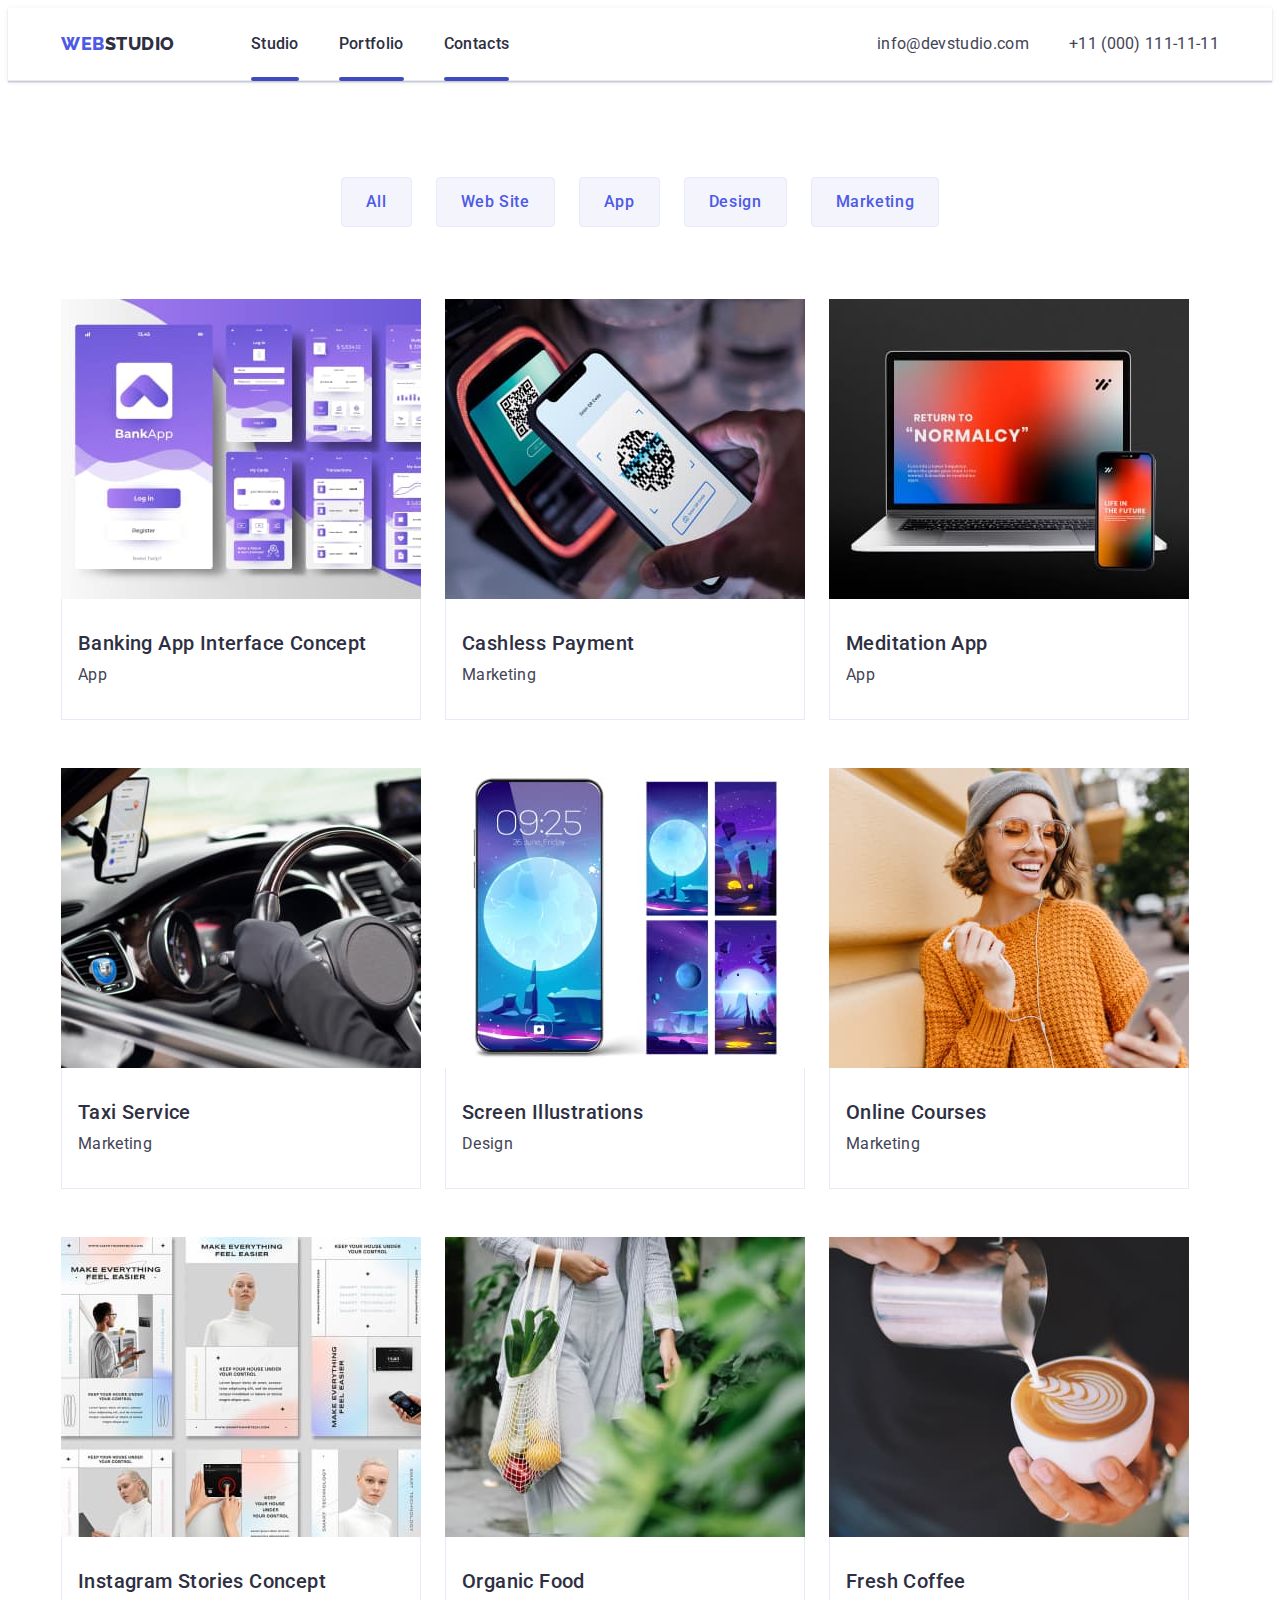
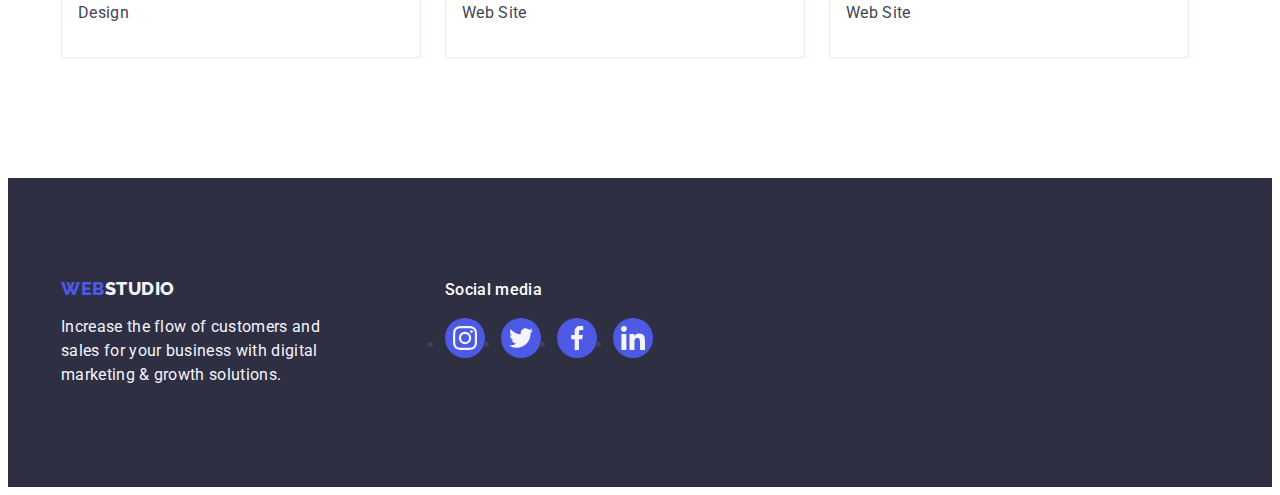
==== portfolio.html @ b7a3a753 "Initial commit" ====
<!DOCTYPE html>
<html lang="en">
<head>
    <meta charset="UTF-8">
    <meta name="viewport" content="width=device-width, initial-scale=1.0">
<link rel="stylesheet" href="https://cdnjs.cloudflare.com/ajax/libs/modern-normalize/2.0.0/modern-normalize.min.css" integrity="sha512-4xo8blKMVCiXpTaLzQSLSw3KFOVPWhm/TRtuPVc4WG6kUgjH6J03IBuG7JZPkcWMxJ5huwaBpOpnwYElP/m6wg==" crossorigin="anonymous" referrerpolicy="no-referrer" />
    <link rel="stylesheet" href="./css/styles.css">
    <link rel="preconnect" href="https://fonts.googleapis.com">
   <link rel="preconnect" href="https://fonts.gstatic.com" crossorigin>
   <link href="https://fonts.googleapis.com/css2?family=Raleway:wght@800&family=Roboto:wght@400;500;700&display=swap" rel="stylesheet">
    <title>Portfolio</title>
  
</head>
<body>
    <header class="header">
      <div class="container-nav-portfolio container">
      <nav class="header-navigation">
        <a href="./portfolio.html" class="header-logo link">Web<span class="header-logo-studio">Studio</span></a>
        <ul class="header-menu-list list">
          <li class="header-menu-item"><a href="./index.html" class="header-menu-link link">Studio</a></li>
          <li class="header-menu-item"><a  href="./portfolio.html" class="header-menu-link link">Portfolio</a></li>
          <li class="header-menu-item"><a  href="" class="header-menu-link link">Contacts</a></li>
        </ul>
      </nav>       
      <address class="header-address">
        <ul class="header-address-list list">
          <li class="header-address-item">
            <a href="mailto:info@devstudio.com" class="header-address-link link">info@devstudio.com</a>
          </li >
          <li class="header-address-item">
            <a href="tel:+110001111111" class="header-address-link link"> +11 (000) 111-11-11</a></li>
        </ul>
      </address> 
      </div>  
    </header>
    <main class="main">
       
        <!-- section 1 -->
        <section class="hero">
          <div class="container">
           <h1  class="visually-hidden">buttons</h1>
        <ul class="section-button-list list">
            <li class="button-item"><button class="button-all" type="button">All</button></li>
            <li class="button-item"><button class="button-all" type="button">Web Site</button></li>
            <li class="button-item"><button class="button-all" type="button">App</button></li>
            <li class="button-item"><button class="button-all" type="button">Design</button></li>
            <li class="button-item"><button class="button-all" type="button">Marketing</button></li>
        </ul>        
    
        
        <!-- Section 2 -->
    
            <ul class="main-section-list list">
                <li class="main-section-item">
                    <a class="main-section-link link" href="">
                   <div class="main-section-image"><img src="./images/stepbystep.jpg" alt="screens" width="360" height="300"> 
    <p class="main-section-paragraf">14 Stylish and User-Friendly App Design Concepts · Task Manager App · Calorie Tracker App · Exotic Fruit Ecommerce App · Cloud Storage App</p></div>
                <div class="container-hp"><h2 class="section-picture-title">Banking App Interface Concept</h2>
            <p class="section-picture-text">App</p></div></a>
                </li>

                <li class="main-section-item">
                  <a class="main-section-link link" href="">
                    <div class="main-section-image"><img src="./images/twosmartphons.jpg" alt="smartphons" width="360" height="300">
      <p class="main-section-paragraf">14 Stylish and User-Friendly App Design Concepts · Task Manager App · Calorie Tracker App · Exotic Fruit Ecommerce App · Cloud Storage App</p></div>

               <div class="container-hp"><h2 class="section-picture-title">Cashless Payment</h2>
            <p class="section-picture-text">Marketing</p></div></a></li>

                <li class="main-section-item">
                  <a class="main-section-link link" href="">
                    <div class="main-section-image"><img src="./images/laptop.jpg" alt="laptop" width="360" height="300">
     <p class="main-section-paragraf">14 Stylish and User-Friendly App Design Concepts · Task Manager App · Calorie Tracker App · Exotic Fruit Ecommerce App · Cloud Storage App</p></div>
                 
                    <div class="container-hp"><h2 class="section-picture-title">Meditation App</h2>
                    <p class="section-picture-text">App</p></div></a></li>

                <li class="main-section-item">
                  <a class="main-section-link link" href="">
                    <div class="main-section-image"><img src="./images/carinside.jpg" alt="carinside" width="360" height="300">
<p class="main-section-paragraf">14 Stylish and User-Friendly App Design Concepts · Task Manager App · Calorie Tracker App · Exotic Fruit Ecommerce App · Cloud Storage App</p></div>

                <div class="container-hp"><h2 class="section-picture-title">Taxi Service</h2>
                <p class="section-picture-text">Marketing</p></div></a></li>

                <li class="main-section-item">
                  <a class="main-section-link link" href="">
                    <div class="main-section-image"><img src="./images/smartphonscreen.jpg" alt="smartphonscreen" width="360" height="300">
    <p class="main-section-paragraf">14 Stylish and User-Friendly App Design Concepts · Task Manager App · Calorie Tracker App · Exotic Fruit Ecommerce App · Cloud Storage App</p></div>

                    <div class="container-hp"><h2 class="section-picture-title">Screen Illustrations</h2>
                    <p class="section-picture-text">Design</p></div></a></li>

                <li class="main-section-item">
                  <a class="main-section-link link" href="">
                    <div class="main-section-image"><img src="./images/girl.jpg" alt="girl" width="360" height="300">
    <p class="main-section-paragraf">14 Stylish and User-Friendly App Design Concepts · Task Manager App · Calorie Tracker App · Exotic Fruit Ecommerce App · Cloud Storage App</p></div>

                    <div class="container-hp"><h2 class="section-picture-title">Online Courses</h2>
                    <p class="section-picture-text">Marketing</p></div></a></li>

                <li class="main-section-item">
                  <a class="main-section-link link" href="">
                    <div class="main-section-image"><img src="./images/instagram.jpg" alt="screens" width="360" height="300">
  <p class="main-section-paragraf">14 Stylish and User-Friendly App Design Concepts · Task Manager App · Calorie Tracker App · Exotic Fruit Ecommerce App · Cloud Storage App</p></div>

                    <div class="container-hp"><h2 class="section-picture-title">Instagram Stories Concept</h2>
                    <p class="section-picture-text">Design</p></div></a></li>
 
                <li class="main-section-item">
                  <a class="main-section-link link" href="">
                    <div class="main-section-image"><img src="./images/food.jpg" alt="food" width="360" height="300">
     <p class="main-section-paragraf">14 Stylish and User-Friendly App Design Concepts · Task Manager App · Calorie Tracker App · Exotic Fruit Ecommerce App · Cloud Storage App</p></div>

                    <div class="container-hp"><h2 class="section-picture-title">Organic Food</h2>
                    <p class="section-picture-text">Web Site</p></div></a></li>

                <li class="main-section-item">
                  <a class="main-section-link link" href="">
                    <div class="main-section-image"><img src="./images/coffee.jpg" alt="coffee" width="360" height="300">
      <p class="main-section-paragraf">14 Stylish and User-Friendly App Design Concepts · Task Manager App · Calorie Tracker App · Exotic Fruit Ecommerce App · Cloud Storage App</p></div>

                    <div class="container-hp"><h2 class="section-picture-title">Fresh Coffee</h2>
                    <p class="section-picture-text">Web Site</p></div></a></li>
            </ul>
          </div>
      
        </section>
        
    </main>
   
 <footer class="footer">
    <div class="container footer-container">
      <div class="footer-container-webstudio">
      <a class="footer-link link" href="./index.html">Web<span class="footer-link-studio">Studio</span></a>
      <p class="footer-text">
        Increase the flow of customers and sales for your business with digital
        marketing & growth solutions.
      </p>
      </div>
      <div class="footer-social">
        <p class="footer-social-text">Social media</p>
        <ul class="footer-social-list">
          <li class="footer-social-item">
            <a href="" class="footer-icons">
              <svg class="footer-social-icons" width="24" height="24">
                <use href="./images/icons.svg#icon-instagram-2">
                </use>
              </svg>
            </a>
          </li>
          <li class="footer-social-item">
            <a href="" class="footer-icons">
              <svg class="footer-social-icons" width="24" height="24">
                <use href="./images/icons.svg#icon-twitter-1">
                </use>
              </svg>
            </a>
          </li>
          <li class="footer-social-item">
            <a href="" class="footer-icons">
              <svg class="footer-social-icons" width="24" height="24">
                <use href="./images/icons.svg#icon-facebook-1">
                </use>
              </svg>
            </a>
          </li>
          <li class="footer-social-item">
         <a href="" class="footer-icons">
              <svg class="footer-social-icons" width="24" height="24">
                <use href="./images/icons.svg#icon-linkedin-1">
                </use>
              </svg>
            </a>    
          </li>
        </ul>
      </div>
    
      </div>
    </footer>
 <div class="modal is-hidden" data-modal="">
<div class="modal-window">
  <button class="modal-button" type="button" data-modal-close="">

  <svg class="modal-svg" width="8" height="8">
    <use href="">

    </use>

  </svg>

  </button>

</div>
    </div>
 <script src="./js/modal.js"></script>
</body>
</html>
---- css/styles.css ----
:root{--primary-font: 'Roboto', sans-serif; --logo-font: 'Raleway', sans-serif;

    --color-slate: #434455;
    --color-navyblue:#2E2F42;
    --color-white: #FFFFFF;
    --color-iris: #4D5AE5;
    --color-cloud: #F4F4FD;
    --color-ocean: #404BBF;
    --color-green:#31d0aa;
    --color-ligth-slate:#8e8f99;
    --color-cornflower:#e7e9fc;
    --color-navy-blue-modal:#2e2f42;
    --color-grey:#2e2f42;
    --color-dairy:#fcfcfc;

}

.container { 
width: 1158px;
margin:0 auto;
padding-left:15px; 
padding-right:15px; 
  
}
 


.visually-hidden {
position: absolute;
width: 1px;
height: 1px;
margin: -1px;
border: 0;
padding: 0;
white-space: nowrap;
clip-path: inset(100%);
clip: rect(0 0 0 0);
overflow: hidden;
}



body {
    font-family:
        'Roboto', sans-serif;
    color:var(--color-slate);
    background-color: var(--color-white);
}

img {display:block;}

.list {
list-style: none;
}
.link {
 text-decoration: none;}
 p,
 h1,
 h2,
 h3,
 h4,
 h5,
 h6 {
    margin-top: 0;
    margin-bottom: 0;
 }

 ul, li {margin-top: 0;
    margin-bottom: 0;
    padding-left: 0;
}
/* ----------------HEADER-------------------------- */

.header{border-bottom: 1px solid var(--color-cornflower);
 box-shadow: 0px 2px 1px rgba(46, 47, 66, 0.08), 0px 1px 1px rgba(46, 47, 66, 0.16), 0px 1px 6px rgba(46, 47, 66, 0.08); }

.header-logo{color:var(--color-iris);
    font-family: "Raleway", sans-serif;
    font-size: 18px;
    font-weight: 800;
    line-height: 1.17;
    letter-spacing: 0.03em;
    text-transform: uppercase;
    margin-right:76px;
    }

.header-logo-studio{color:var(--color-grey);
}
.header-menu-link {color:var(--color-grey);
    font-size: 16px;
    font-weight: 500;
    line-height: 1.5;
    letter-spacing: 0.02em;
    padding: 24px 0;
    display:block;
     position: relative;
    color: var(--color-navyblue );
    transition: color 250ms cubic-bezier(0.4, 0, 0.2, 1);}

.header-menu-link::after{

    content: "";
    position: absolute; 
    left: 0;
     bottom: -1px; 
      height: 4px; 
      background-color: var(--color-ocean); 
      border-radius: 2px; 
      width: 100%;
}

    address{
        margin-left: auto;
        font-style:normal;}

.header-menu-link:hover{color: var(--color-ocean);}
.header-menu-link:focus{color: var(--color-ocean);}


.header-address-link:hover{color: var(--color-ocean);}
.header-address-link:focus{color:var(--color-ocean);} 

.header-navigation
{display:flex;
align-items:center; 
}
.header-menu-list .list{

}

.header-menu-item
{
}

.header-address-list
{display:flex;
gap: 40px;}

.header-html {
display:flex;
align-items: center;
}
   
    
.header-menu-list{
    display:flex;
    gap: 40px;
}

.header-address-link{
    transition: color 250ms cubic-bezier(0.4, 0, 0.2, 1); }

    /* --------------hero-BUTTONS------------------------ */



.section-one {
    background-color:var(--color-navy-blue-modal);
    padding: 188px 0;
    background-image: linear-gradient(rgba(46, 47, 66, 0.7), 
rgba(46, 47, 66, 0.7)), url(../images/peopleoffice.jpg);
    max-width: 1440px;
    background-repeat: no-repeat;
    background-position: center;
    background-size: cover; 
    margin-left: 580px;
}




    .main-one-title{color:var(--color-white);
        text-align: center;
        font-size: 56px;
        line-height: 1.07;
        letter-spacing: 0.02em;
        max-width: 496px;
        margin-bottom: 48px;
        margin-left: auto;
        margin-right: auto;}





   
        .section-one-button{color:var(--color-white);
            font-size: 16px;
            font-family:inherit;
            font-weight: 500;
            line-height: 1.5;
            letter-spacing: 0.04em;
        background-color: var(--color-iris);
        cursor: pointer;
        min-width: 169px;
        height: 56px;
        border:none;
        border-radius: 4px;
        display: block;
        margin-left: auto;
        margin-right: auto;
         transition: background-color 250ms cubic-bezier(0.4, 0, 0.2, 1);
     }

        .section-one-button:hover{background-color: var(--color-ocean);}
        .section-one-button:focus{background-color: var(--color-ocean);}

                

        /*------------------ SECTION-TWO----------------- */

        .advantages{
            padding: 120px 0;
        }

.advantages-subtitle{color:var(--color-grey);
    font-size: 20px;
    font-weight: 500;
    line-height: 1.2;
    letter-spacing: 0.02em;
    margin-bottom:8px;}


.advantages-text{

    font-size: 16px;
    line-height: 1.5;
    letter-spacing: 0.02em;}

    .advantages-list{
        display:flex;
        gap: 24px;  
    }
    .advantages-item
    {width: calc((100% - 72px) / 4);
    }

    .advantages-icon{
       display: flex; 
       align-items: center;
         justify-content: center; 
          height: 112px;
         background-color: var(--color-cloud);
        border-radius: 4px;
          margin-bottom: 8px;  
    }

    /* SECTION------THREE----DOING----- */
    .doing{padding-bottom: 120px;}

    .doing-title{color:var(--color-navy-blue-modal);
        text-align: center;
    
        font-size: 36px;
        line-height: 1.11;
        letter-spacing: 0.02em;
        text-transform: capitalize;
        margin-bottom: 72px;}

    .doing-list {display: flex;
    gap: 24px;}

    .doing-item
    {width: calc((100% - 48px) / 3);
        
    }

        /* SECTION ----FOUR--- OUR--TEAM---- */

    .team{background-color:var(--color-cloud);
    padding:120px 0;}

 .team-title{color:var(--color-navy-blue-modal);
    text-align: center;
    font-size: 36px;
    line-height: 1.11;
    letter-spacing: 0.02em;
    text-transform: capitalize;
    margin-bottom: 72px;
}

    .team-item{background-color:var(--color-white);
    border-radius: 0px 0px 4px 4px;
    width: calc((100% - 72px) / 4);
    box-shadow: 0px 1px 6px rgba(46, 47, 66, 0.08), 0px 1px 1px rgba(46, 47, 66, 0.16), 0px 2px 1px rgba(46, 47, 66, 0.08);
}

    .team-subtitle{
        color: var(--color-grey);
        text-align: center;
        font-size: 20px;
        font-weight: 500;
        line-height: 1.2;
        letter-spacing: 0.02em;
        margin-bottom: 8px;}

      .team-text{line-height: 1.5;
        letter-spacing: 0.02em;
        text-align:center;
        margin-bottom: 8px;}

        .team-list {
            display:flex;
            gap:24px;
        }
        .name{
            padding: 32px 0;
        }
        .team-social{
           display: flex;
            justify-content: center; 
           gap: 24px; 

        }

        .team-item-social{
         width: 40px;
         height: 40px;
        }


    .icon-social{
        width: 100%;
        height: 100%;
        background-color: var(--color-iris);
        border-radius: 50%;
        display: flex; 
        align-items: center;
        justify-content: center; 
         transition: background-color 250ms cubic-bezier(0.4, 0, 0.2, 1); 
    }
    .icon-social:hover, .icon-social:focus {background-color: #404bbf;}
    


    .team-soc{
     fill: var(--color-cloud);
    }
     
    


        /* SECTION----CUSTOMERS------ */
        .customers{
        padding-top: 120px;
         padding-bottom: 120px; }

         .customers-title{
            font-size: 36px;
            line-height: 1.11;
            color: var(--color-grey);
            margin-bottom: 72px;
            text-align: center;
         }
         .customers-list{
            display: flex;
            gap: 24px;
         }

.customers-item{
width: calc((100% - 120px) / 6);
height: 88px;
}
.customers-icon{
   width: 100%;
   height: 100%;
   border: 1px solid  var(--color-ligth-slate);
   border-radius: 4px;
   display: flex;
   align-items: center; 
    justify-content: center; 
    color: var(--color-ligth-slate);
    transition: border-color 250ms cubic-bezier(0.4, 0, 0.2, 1), color 250ms cubic-bezier(0.4, 0, 0.2, 1); 
}

.customers-icon:hover{color: #404bbf;  border-color: #404bbf;}
.customers-icon:focus{color: #404bbf;  border-color: #404bbf;}

    


.icon-one{
    fill: currentColor;
}



/* ----------FOOTER--------------- */


.footer{
    background: var(--color-navy-blue-modal);
    padding: 100px 0;}

.footer-container{
    display: flex;
    align-items: baseline;

}
.footer-container-webstudio{
 margin-right: 120px;
}

.footer-social{



}

.footer-social-text{
    font-weight: 500;
    font-size: 16px;
    line-height: 1.5;
    letter-spacing: 0.02em;
    color:var(--color-white);
    margin-bottom: 16px; 
}
.footer-social-list{
    display: flex; 
     gap: 16px; 
}

.footer-social-item{
    width: 40px;
    height: 40px;
}

.footer-link {
    color:var(--color-iris);
    font-family: "Raleway", sans-serif;
    font-size: 18px;
    font-weight: 800;
    line-height: 1.17;
    letter-spacing: 0.03em;
    text-transform: uppercase;
    display: inline-block;
    margin-bottom: 16px;

}

.footer-link-studio{
    color: var(--color-cloud);
}
.footer-text{color:var(--color-cloud);
    font-size: 16px;
    line-height: 1.5;
    letter-spacing: 0.02em;
    max-width: 264px;}


.footer-icons{
   width: 100%;
   height: 100%;
   background-color: var(--color-iris);
   border-radius: 50%;
   display: flex;
   align-items: center; 
   justify-content: center;
   transition: background-color 250ms cubic-bezier(0.4, 0, 0.2, 1); 
}

.footer-icons:hover{background-color: #31d0aa;}
.footer-icons:focus{background-color: #31d0aa;}

.footer-social-icons{
    fill: var(--color-cloud);
}






/*-----------------PORTFOLIO---------------------------- */

/* ----------------HEADER------------------------------- */

.header-address-link {color:var(--color-slate);

    font-size: 16px;
    font-weight: 400;
    line-height: 1.5;
    letter-spacing: 0.02em;}


 .container-nav-portfolio{
    display:flex;
   align-items: center; 
 }

/* MAIN SECTION-----BUTTONS---------------------- */
.button-all {
    color: var(--color-iris);
    font-family:inherit;
    font-size: 16px;
    font-weight: 500;
    line-height: 1.5;
    letter-spacing: 0.04em;
    background-color: var(--color-cloud);
    cursor: pointer;
    padding: 12px 24px;
    border: 1px solid var(--color-cornflower);
    border-radius: 4px;
    text-align: center;
    transition: color 250ms cubic-bezier(0.4, 0, 0.2, 1), background-color 250ms cubic-bezier(0.4, 0, 0.2, 1), border-color 250ms cubic-bezier(0.4, 0, 0.2, 1), box-shadow 250ms cubic-bezier(0.4, 0, 0.2, 1);}



.button-all:hover {color: var(--color-white); background-color:var(--color-ocean); border: 1px solid transparent;  box-shadow: 0px 3px 1px rgba(0, 0, 0, 0.1), 0px 2px 1px rgba(0, 0, 0, 0.08), 0px 2px 2px rgba(0, 0, 0, 0.12);}
.button-all:focus {color: var(--color-white); background-color:var(--color-ocean); border: 1px solid transparent; box-shadow: 0px 3px 1px rgba(0, 0, 0, 0.1), 0px 2px 1px rgba(0, 0, 0, 0.08), 0px 2px 2px rgba(0, 0, 0, 0.12);}

 





/* ------------MAIN SECTION---------NINE----PICTURES---------- */

 .section-picture-title {
     color:var(--color-grey);
     font-size: 20px;
     font-weight: 500;
     line-height: 1.2;
     letter-spacing: 0.02em;
     margin-bottom: 8px;
 }

 .section-picture-text{color:var(--color-slate);

    font-size: 16px;
    line-height: 1.5;
    letter-spacing: 0.02em;}

    .hero{padding-top: 96px;
        padding-bottom: 120px;
    }

    .section-button-list{
        display: flex;
        justify-content: center;
        gap: 24px;
        margin-bottom: 72px;
    }
   
    
    .button-item-all:hover {border: 1px solid transparent;}
     
    .button-item-all:focus {border: 1px solid transparent;}

    .main-section-list {
        display: flex;
        flex-wrap: wrap;
        column-gap: 24px;
        row-gap: 48px;
    } 

    .main-section-item {width: calc ((100% - 48px) / 3);}


   .main-section-image{
    position: relative;
    overflow: hidden;

   }
.main-section-paragraf
{
    position: absolute; 
     top: 0; 
     font-size: 16px;
     line-height: 1.5; 
      letter-spacing: 0.02em; 
      color: var(--color-cloud);
      padding: 40px 32px;
      background-color: var(--color-iris);
       height: 100%; 
      width: 100%; 
        transform: translateY(100%);
         transition: transform 250ms cubic-bezier(0.4, 0, 0.2, 1);
}

    .container-hp{
        padding: 32px 16px;
        border: 1px solid var(--color-cornflower);
        border-top: none;

    }
    .section-picture-title{
        margin-bottom: 8px;
    }

.main-section-link{
    display: block;
     transition: box-shadow 250ms cubic-bezier(0.4, 0, 0.2, 1);
}

.main-section-link:hover{
     box-shadow: 0px 1px 6px rgba(46, 47, 66, 0.08), 0px 1px 1px rgba(46, 47, 66, 0.16), 0px 2px 1px rgba(46, 47, 66, 0.08);
}
.main-section-link:focus{
     box-shadow: 0px 1px 6px rgba(46, 47, 66, 0.08), 0px 1px 1px rgba(46, 47, 66, 0.16), 0px 2px 1px rgba(46, 47, 66, 0.08);
}
.main-section-link:hover .main-section-paragraf{
    transform: translateY(0%);
}

.main-section-link:focus .main-section-paragraf{
    transform: translateY(0%);
}

/* ----------------MODAL-----WINDOW-------------- */


.backdrop 
{position: fixed;
 top: 0; 
 left: 0; 
 width: 100%;
 height: 100%;
 background-color: rgba(46, 47, 66, 0.4);
  transition: opacity 250ms cubic-bezier(0.4, 0, 0.2, 1), visibility 250ms cubic-bezier(0.4, 0, 0.2, 1);

}
.is-hidden{
    opacity: 0;
    pointer-events: none;
    visibility: hidden;


}


.modal-window{
   position: absolute;
   top: 50%;
   left: 50%;
    transform: translate(-50%, -50%) scale(1);
   width: 408px; 
    min-height: 584px; 
    background: #fcfcfc;
     box-shadow: 0px 1px 1px rgba(0, 0, 0, 0.14), 0px 1px 3px rgba(0, 0, 0, 0.12), 0px 2px 1px rgba(0, 0, 0, 0.2);
     border-radius: 4px; 
    transition: transform 250ms cubic-bezier(0.4, 0, 0.2, 1); 

}

.modal-close-btn{
    position: absolute;
    top: 24px;
    right: 24px;
    width: 24px;
    height: 24px;
    border-radius: 50%;
    display: flex;
    align-items: center; 
     justify-content: center;
     background-color: #e7e9fc;
      border: 1px solid rgba(0, 0, 0, 0.1); 
    padding: 0; 
    cursor: pointer; 
    transition: background-color 250ms cubic-bezier(0.4, 0, 0.2, 1), border 250ms cubic-bezier(0.4, 0, 0.2, 1);   
}
.modal-close-btn:hover{
    background-color: #404bbf;  border: none; fill: #ffffff;
}
.modal-close-btn:focus{
    background-color: #404bbf;  border: none; fill: #ffffff;

}


.modal-svg{
    transition: fill 250ms cubic-bezier(0.4, 0, 0.2, 1); 

}
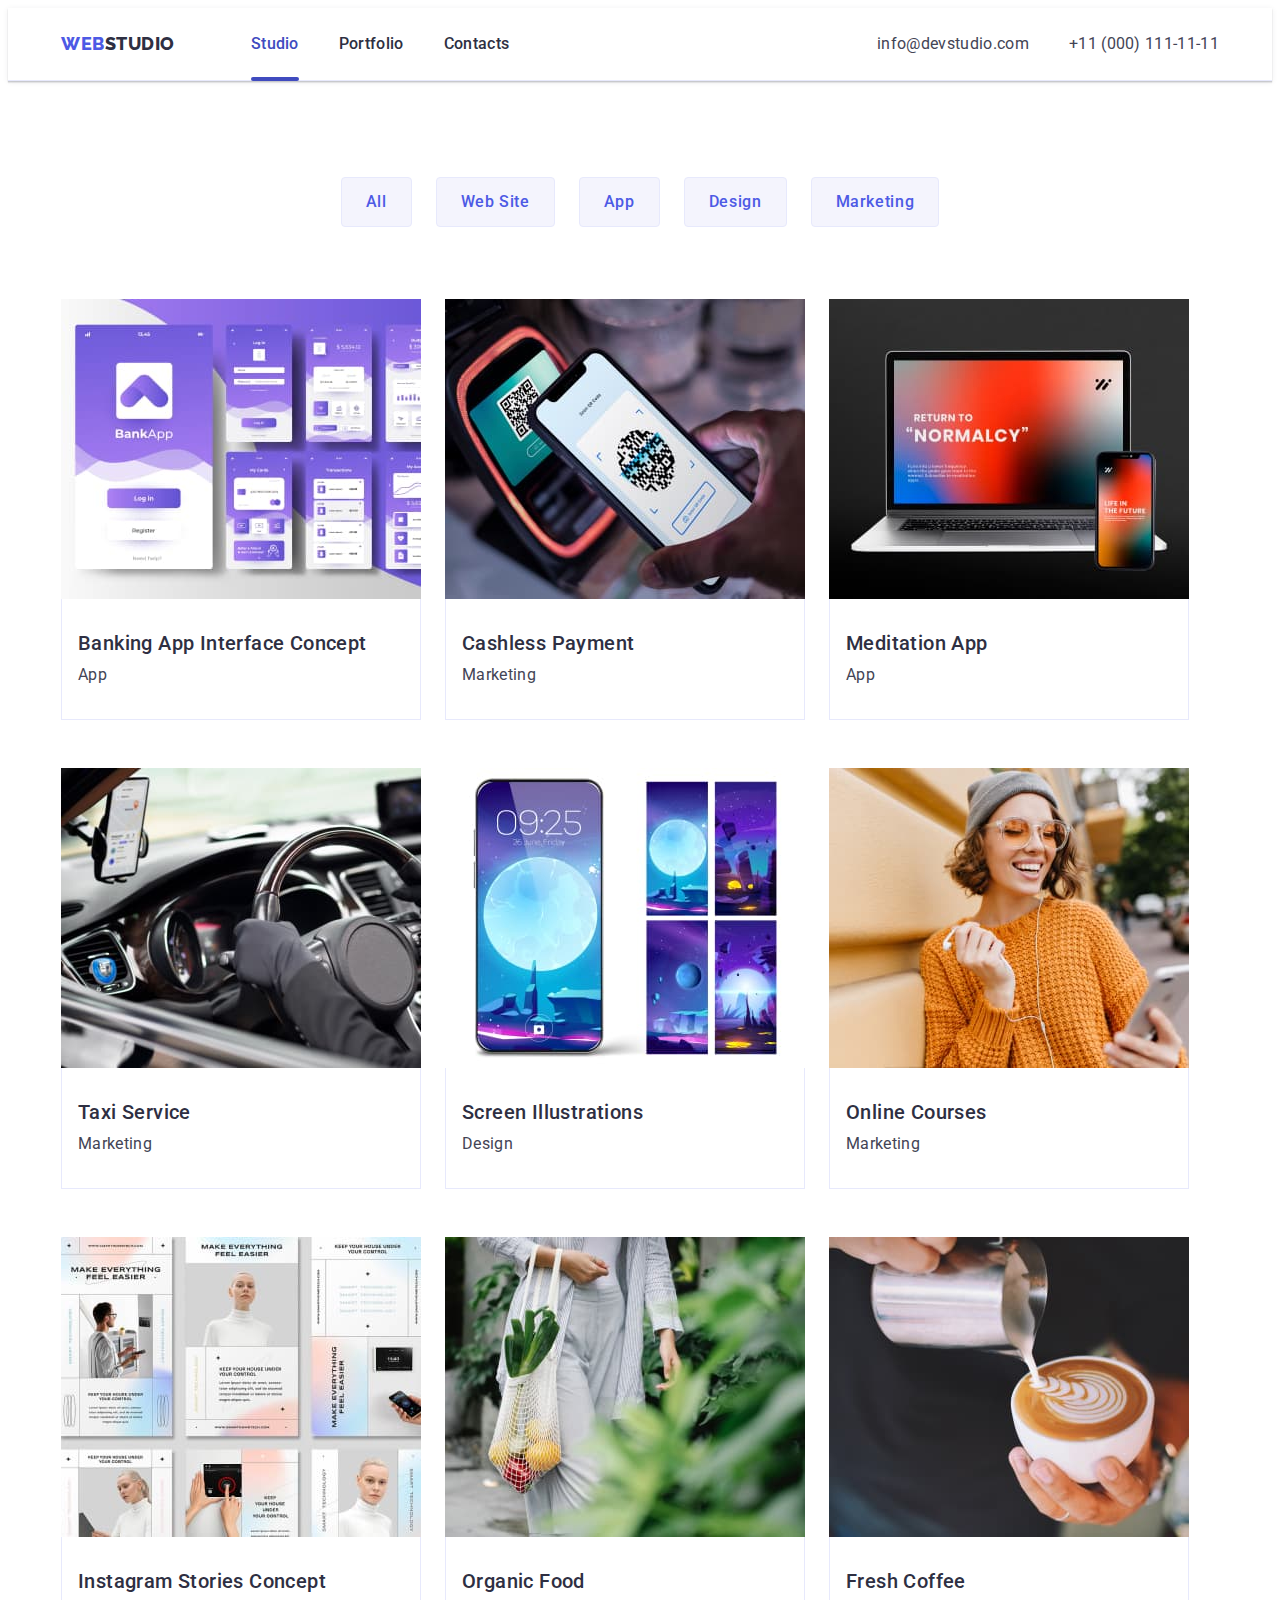
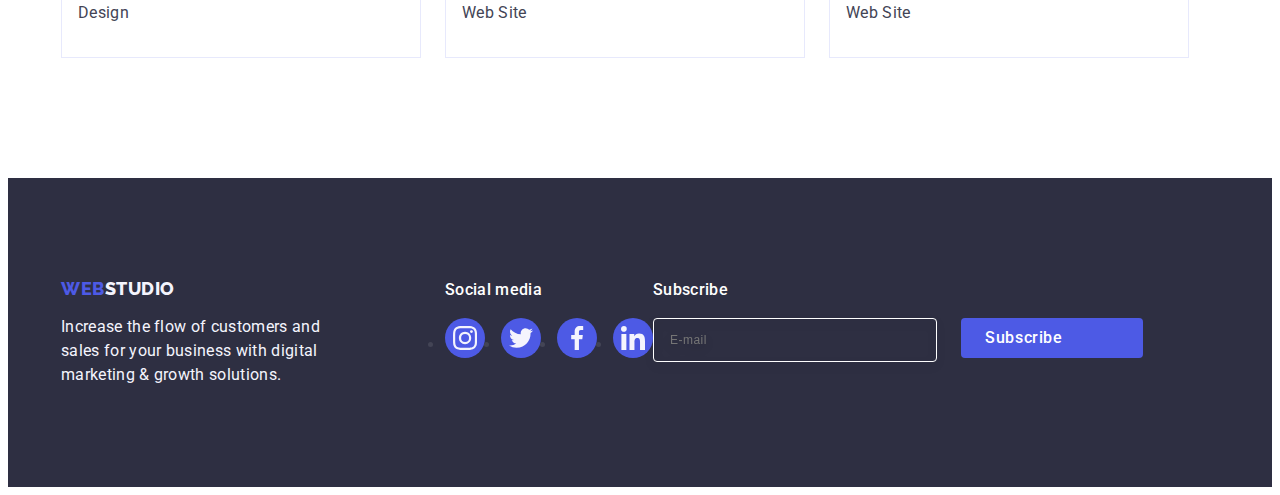
==== commit 9bd01bd7: "add form" ====
--- a/portfolio.html
+++ b/portfolio.html
@@ -17,7 +17,7 @@
       <nav class="header-navigation">
         <a href="./portfolio.html" class="header-logo link">Web<span class="header-logo-studio">Studio</span></a>
         <ul class="header-menu-list list">
-          <li class="header-menu-item"><a href="./index.html" class="header-menu-link link">Studio</a></li>
+          <li class="header-menu-item"><a href="./index.html" class="header-menu-link current link">Studio</a></li>
           <li class="header-menu-item"><a  href="./portfolio.html" class="header-menu-link link">Portfolio</a></li>
           <li class="header-menu-item"><a  href="" class="header-menu-link link">Contacts</a></li>
         </ul>
@@ -150,22 +150,22 @@
             </a>
           </li>
           <li class="footer-social-item">
+            <a  href="" class="footer-icons">
+              <svg class="footer-social-icons" width="24" height="24">
+                <use href="./images/icons.svg#icon-twitter-1">
+                </use>
+              </svg>
+            </a>
+          </li>
+          <li class="footer-social-item">
             <a href="" class="footer-icons">
               <svg class="footer-social-icons" width="24" height="24">
-                <use href="./images/icons.svg#icon-twitter-1">
+                <use href="./images/icons.svg#icon-facebook-1">
                 </use>
               </svg>
             </a>
           </li>
           <li class="footer-social-item">
-            <a href="" class="footer-icons">
-              <svg class="footer-social-icons" width="24" height="24">
-                <use href="./images/icons.svg#icon-facebook-1">
-                </use>
-              </svg>
-            </a>
-          </li>
-          <li class="footer-social-item">
          <a href="" class="footer-icons">
               <svg class="footer-social-icons" width="24" height="24">
                 <use href="./images/icons.svg#icon-linkedin-1">
@@ -175,9 +175,27 @@
           </li>
         </ul>
       </div>
+      <div class="subscribe">
+        <p class="subscribe-text">Subscribe</p>
+        <form class="subscribe-form">
+          <label class="subscribe-label">
+            <input  class="subscribe-input" name="emailaddress" type="email" placeholder="E-mail" /></label>
+            <button class="subscribe-button" type="submit">Subscribe
+<svg class="subscribe-svg" width="24" height="24">
+  <use href="./images/icons.svg#icon-Frame">
+
+  </use>
+
+</svg>
+            </button>
+        </form>
+
+      </div>
     
       </div>
     </footer>
+
+
  <div class="modal is-hidden" data-modal="">
 <div class="modal-window">
   <button class="modal-button" type="button" data-modal-close="">
--- a/css/styles.css
+++ b/css/styles.css
@@ -96,11 +96,13 @@
     padding: 24px 0;
     display:block;
      position: relative;
-    color: var(--color-navyblue );
+    color: var(--color-navyblue);
     transition: color 250ms cubic-bezier(0.4, 0, 0.2, 1);}
-
-.header-menu-link::after{
-
+.current{
+    color:#404BBF;
+}
+
+.current::after{
     content: "";
     position: absolute; 
     left: 0;
@@ -165,7 +167,8 @@
     background-repeat: no-repeat;
     background-position: center;
     background-size: cover; 
-    margin-left: 580px;
+    margin: 0 auto;
+
 }
 
 
@@ -468,9 +471,67 @@
     fill: var(--color-cloud);
 }
 
-
-
-
+.subscribe-text {
+    margin-bottom: 16px;
+    font-weight: 500; 
+    font-size: 16px;
+    line-height: 1.5;
+    letter-spacing: 0.02em;
+    color: var(--color-white)
+}
+
+.subscribe-form{
+    display: flex;
+    gap: 24px;
+
+}
+
+.subscribe-input 
+{
+    width: 264px;
+    height: 40px;
+    border: 1px solid #ffffff;
+    background-color: transparent;
+    font-size: 12px;
+    line-height: 1.5;
+    letter-spacing: 0.04em;
+    padding-left: 16px;
+    filter: drop-shadow(0px 4px 4px rgba(0, 0, 0, 0.15));
+    border-radius: 4px;
+    color: #ffffff;
+
+}
+
+input::placeholder
+{
+    color #ffffff;
+}
+.subscribe-button{
+    color: var(--white, #FFF);
+        text-align: center;
+        font-size: 16px;
+        font-weight: 500;
+        line-height: 1.5;
+        letter-spacing: 0.04em;
+        font-family: "Roboto", sans-serif;
+        display: inline-flex;
+            padding: 8px 24px;
+            justify-content: center;
+            align-items: center;
+            gap: 16px;
+            border-radius: 4px;
+            background: var(--color-iris);
+            cursor: pointer;
+            border: none;
+            min-width: 165px;
+            height: 40px;
+            display: flex;
+    
+}
+
+.subscribe-svg{
+    margin-left: 16px;
+}
 
 
 /*-----------------PORTFOLIO---------------------------- */
@@ -643,6 +704,7 @@
      box-shadow: 0px 1px 1px rgba(0, 0, 0, 0.14), 0px 1px 3px rgba(0, 0, 0, 0.12), 0px 2px 1px rgba(0, 0, 0, 0.2);
      border-radius: 4px; 
     transition: transform 250ms cubic-bezier(0.4, 0, 0.2, 1); 
+    padding: 72px 24px 24px 24px;
 
 }
 
@@ -670,8 +732,58 @@
 
 }
 
+.modal-text{
+    font-weight: 500;
+    font-size: 16px;
+    line-height: 1.5;
+    text-align: center;
+    letter-spacing: 0.02em;
+    color: var(--color-grey);
+    margin-bottom: 16px;
+
+}
 
 .modal-svg{
     transition: fill 250ms cubic-bezier(0.4, 0, 0.2, 1); 
 
+}
+
+.modal-form{
+    margin-bottom: 8px;
+}
+.form-label{
+color: var(--color-ligth-slate);
+font-family: Roboto;
+font-size: 12px;
+line-height: 1.17;
+letter-spacing: 0.04em;
+display: block;
+margin-bottom: 4px;
+
+}
+
+.form-input{
+    width: 100%;
+    height: 40px;
+   border: 1px solid rgba(46, 47, 66, 0.4); 
+   border-radius: 4px;
+    background-color: transparent; 
+    padding-left: 38px; 
+    outline: transparent;
+    transition: border-color 250ms cubic-bezier(0.4, 0, 0.2, 1); 
+
+}
+
+.form-input:focus{
+     border-color: #4D5AE5; 
+}
+.form-svg{
+    position:absolute;
+    left: 16px;
+    top: 50%;
+    transform: translateY(-50%);
+    transition: fill 250ms cubic-bezier(0.4, 0, 0.2, 1); 
+}
+.form-input:focus+ .form-svg{
+    fill: #4D5AE5; 
 }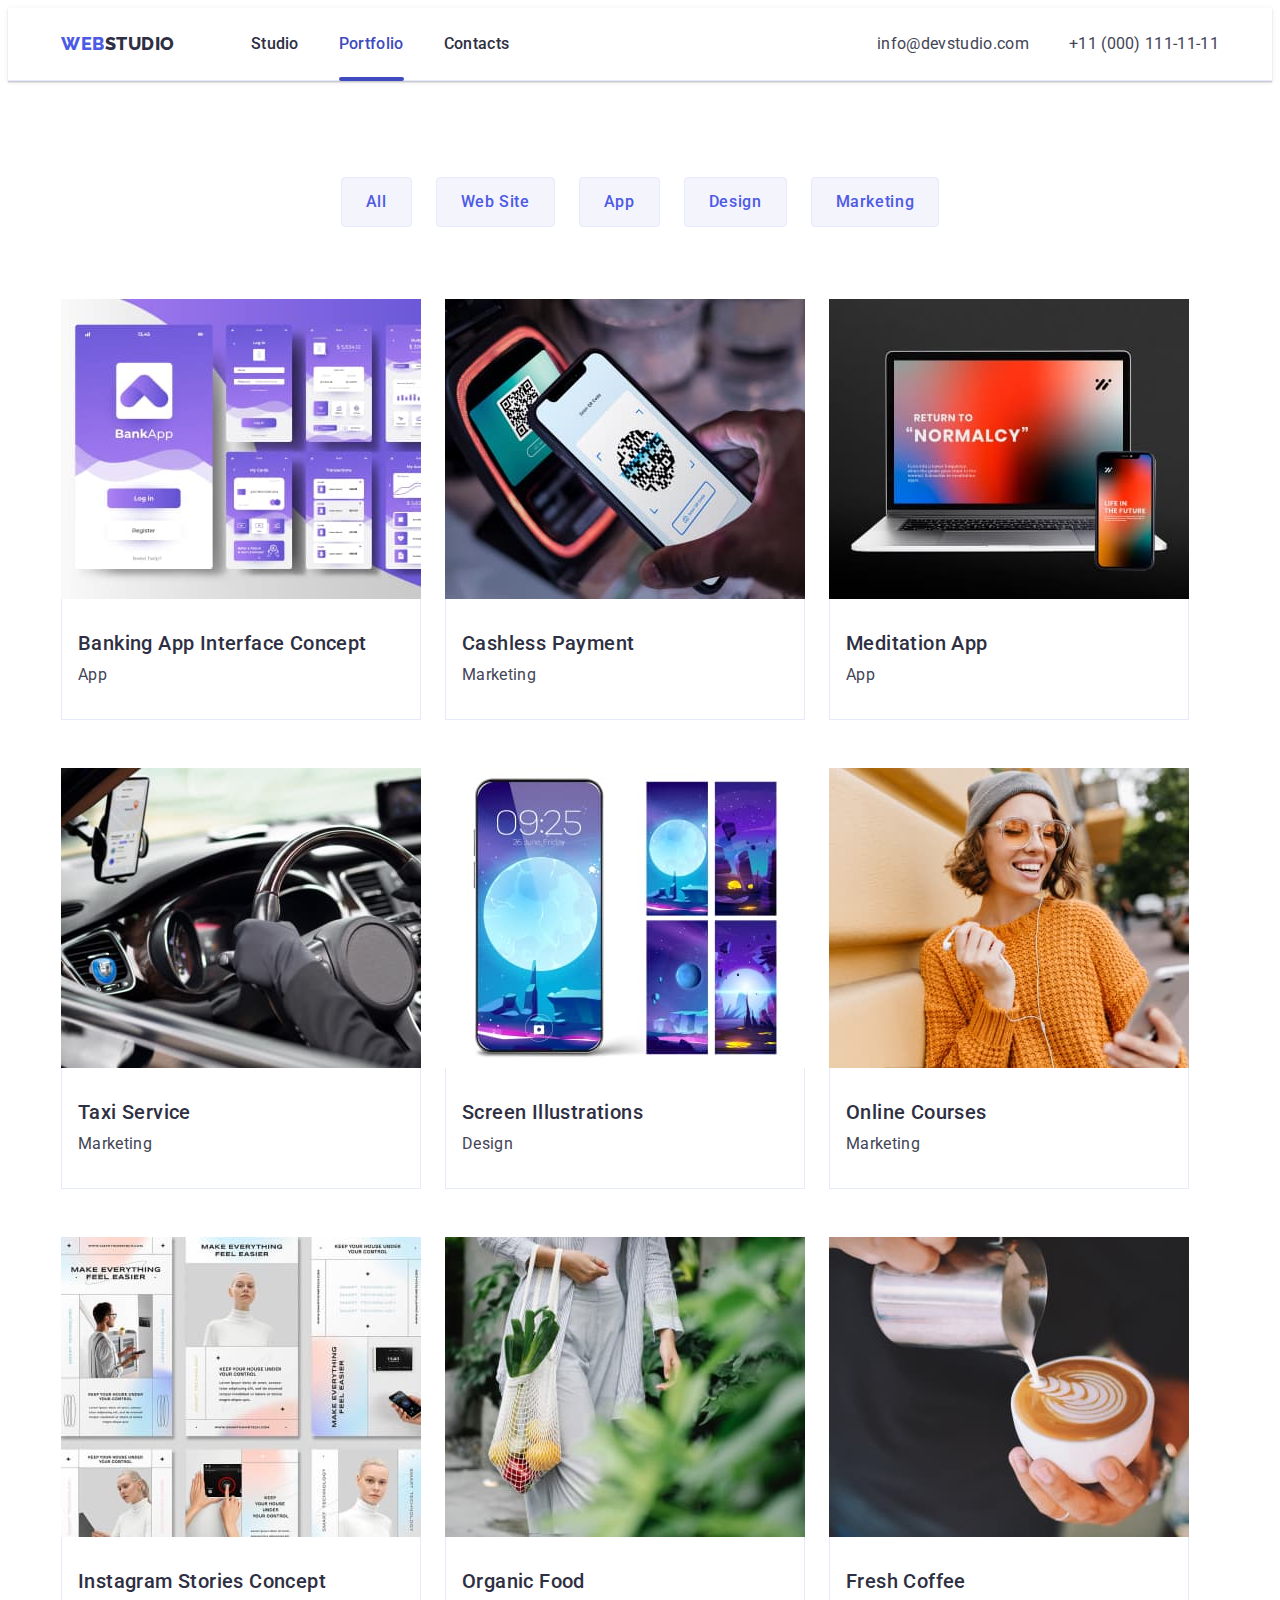
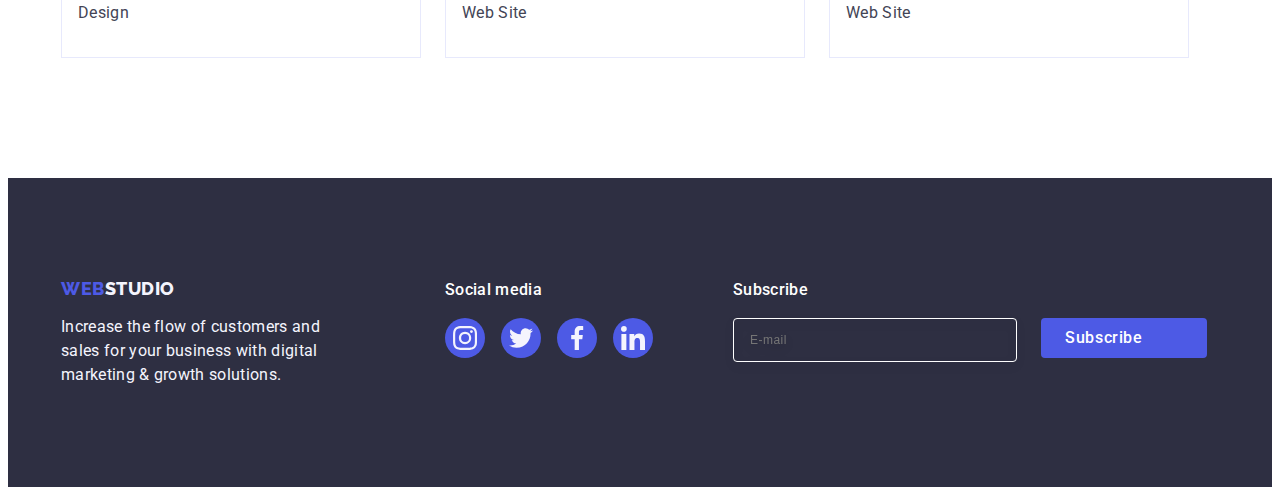
==== commit a27ab6ee: "add mode" ====
--- a/portfolio.html
+++ b/portfolio.html
@@ -17,8 +17,8 @@
       <nav class="header-navigation">
         <a href="./portfolio.html" class="header-logo link">Web<span class="header-logo-studio">Studio</span></a>
         <ul class="header-menu-list list">
-          <li class="header-menu-item"><a href="./index.html" class="header-menu-link current link">Studio</a></li>
-          <li class="header-menu-item"><a  href="./portfolio.html" class="header-menu-link link">Portfolio</a></li>
+          <li class="header-menu-item"><a href="./index.html" class="header-menu-link link">Studio</a></li>
+          <li class="header-menu-item"><a  href="./portfolio.html" class="header-menu-link current link">Portfolio</a></li>
           <li class="header-menu-item"><a  href="" class="header-menu-link link">Contacts</a></li>
         </ul>
       </nav>       
@@ -140,7 +140,7 @@
       </div>
       <div class="footer-social">
         <p class="footer-social-text">Social media</p>
-        <ul class="footer-social-list">
+        <ul class="footer-social-list list">
           <li class="footer-social-item">
             <a href="" class="footer-icons">
               <svg class="footer-social-icons" width="24" height="24">
--- a/css/styles.css
+++ b/css/styles.css
@@ -251,6 +251,7 @@
     }
 
     /* SECTION------THREE----DOING----- */
+
     .doing{padding-bottom: 120px;}
 
     .doing-title{color:var(--color-navy-blue-modal);
@@ -346,6 +347,7 @@
 
 
         /* SECTION----CUSTOMERS------ */
+
         .customers{
         padding-top: 120px;
          padding-bottom: 120px; }
@@ -483,6 +485,7 @@
 .subscribe-form{
     display: flex;
     gap: 24px;
+   
 
 }
 
@@ -518,7 +521,7 @@
             padding: 8px 24px;
             justify-content: center;
             align-items: center;
-            gap: 16px;
+           
             border-radius: 4px;
             background: var(--color-iris);
             cursor: pointer;
@@ -531,6 +534,9 @@
 
 .subscribe-svg{
     margin-left: 16px;
+}
+.subscribe{
+     margin-left: 80px;
 }
 
 
@@ -748,9 +754,6 @@
 
 }
 
-.modal-form{
-    margin-bottom: 8px;
-}
 .form-label{
 color: var(--color-ligth-slate);
 font-family: Roboto;
@@ -770,7 +773,10 @@
     background-color: transparent; 
     padding-left: 38px; 
     outline: transparent;
-    transition: border-color 250ms cubic-bezier(0.4, 0, 0.2, 1); 
+    transition: border-color 250ms cubic-bezier(0.4, 0, 0.2, 1);  
+}
+
+.modal-input{margin-bottom: 8px;
 
 }
 
@@ -783,7 +789,96 @@
     top: 50%;
     transform: translateY(-50%);
     transition: fill 250ms cubic-bezier(0.4, 0, 0.2, 1); 
-}
-.form-input:focus+ .form-svg{
+    fill:#2E2F42;
+}
+.form-input:focus + .form-svg{
     fill: #4D5AE5; 
-}+}
+.form-input-svg{
+    position: relative;
+}
+
+.modal-comments {
+    margin-bottom: 16px;
+}
+
+.textarea{
+    width: 100%;
+     height: 120px;
+     font-size: 12px; 
+      line-height: 1.17;
+      letter-spacing: 0.04em;
+      color: rgba(46, 47, 66, 0.4); 
+      border: 1px solid rgba(46, 47, 66, 0.4);
+      border-radius: 4px;
+      background-color: transparent;
+      padding: 8px 16px; 
+      outline: transparent;
+      resize: none; 
+       transition: border-color 250ms cubic-bezier(0.4, 0, 0.2, 1);   
+}
+
+.textarea:focus{
+    border-color: #4D5AE5; 
+}
+.div-checkbox{
+   margin-bottom: 24px;  
+}
+
+.label-checkbox{
+     font-size: 12px;
+     line-height: 1.17; 
+     letter-spacing: 0.04em;
+     color: var(--color-ligth-slate);
+}
+.span-checkbox{
+    width: 16px;
+    height: 16px;
+    border: 1px solid rgba(46, 47, 66, 0.4); 
+    border-radius: 2px;
+    transition: background-color 250ms cubic-bezier(0.4, 0, 0.2, 1), border 250ms cubic-bezier(0.4, 0, 0.2, 1), fill 250ms cubic-bezier(0.4, 0, 0.2, 1);
+    display: inline-flex;
+    align-items: center;
+     justify-content: center;
+      fill: transparent;
+}
+
+
+.input-checkbox:checked + .label-checkbox span{
+ background-color:  var(--color-ocean);
+border: none; 
+ fill: var(--color-cloud);}
+
+
+
+
+
+.checkbox-link{
+    color: var(--color-iris); 
+}
+
+.form-btn{
+    display: block;
+     min-width: 169px;
+    height: 56px;
+    font-family: "Roboto", sans-serif;
+     font-size: 16px;
+     font-weight: 500;
+      line-height: 1.5;
+       letter-spacing: 0.04em;
+      color: #ffffff;
+      cursor: pointer;
+     background-color: #4D5AE5;
+     border: none;
+     border-radius: 4px;
+      font-size: 16px;
+      font-weight: 500;
+      line-height: 1.5;
+      letter-spacing: 0.04em;
+     color: #ffffff;
+     cursor: pointer;
+      border-radius: 4px; 
+      transition: background-color 250ms cubic-bezier(0.4, 0, 0.2, 1); 
+      margin: 0 auto;
+
+}
